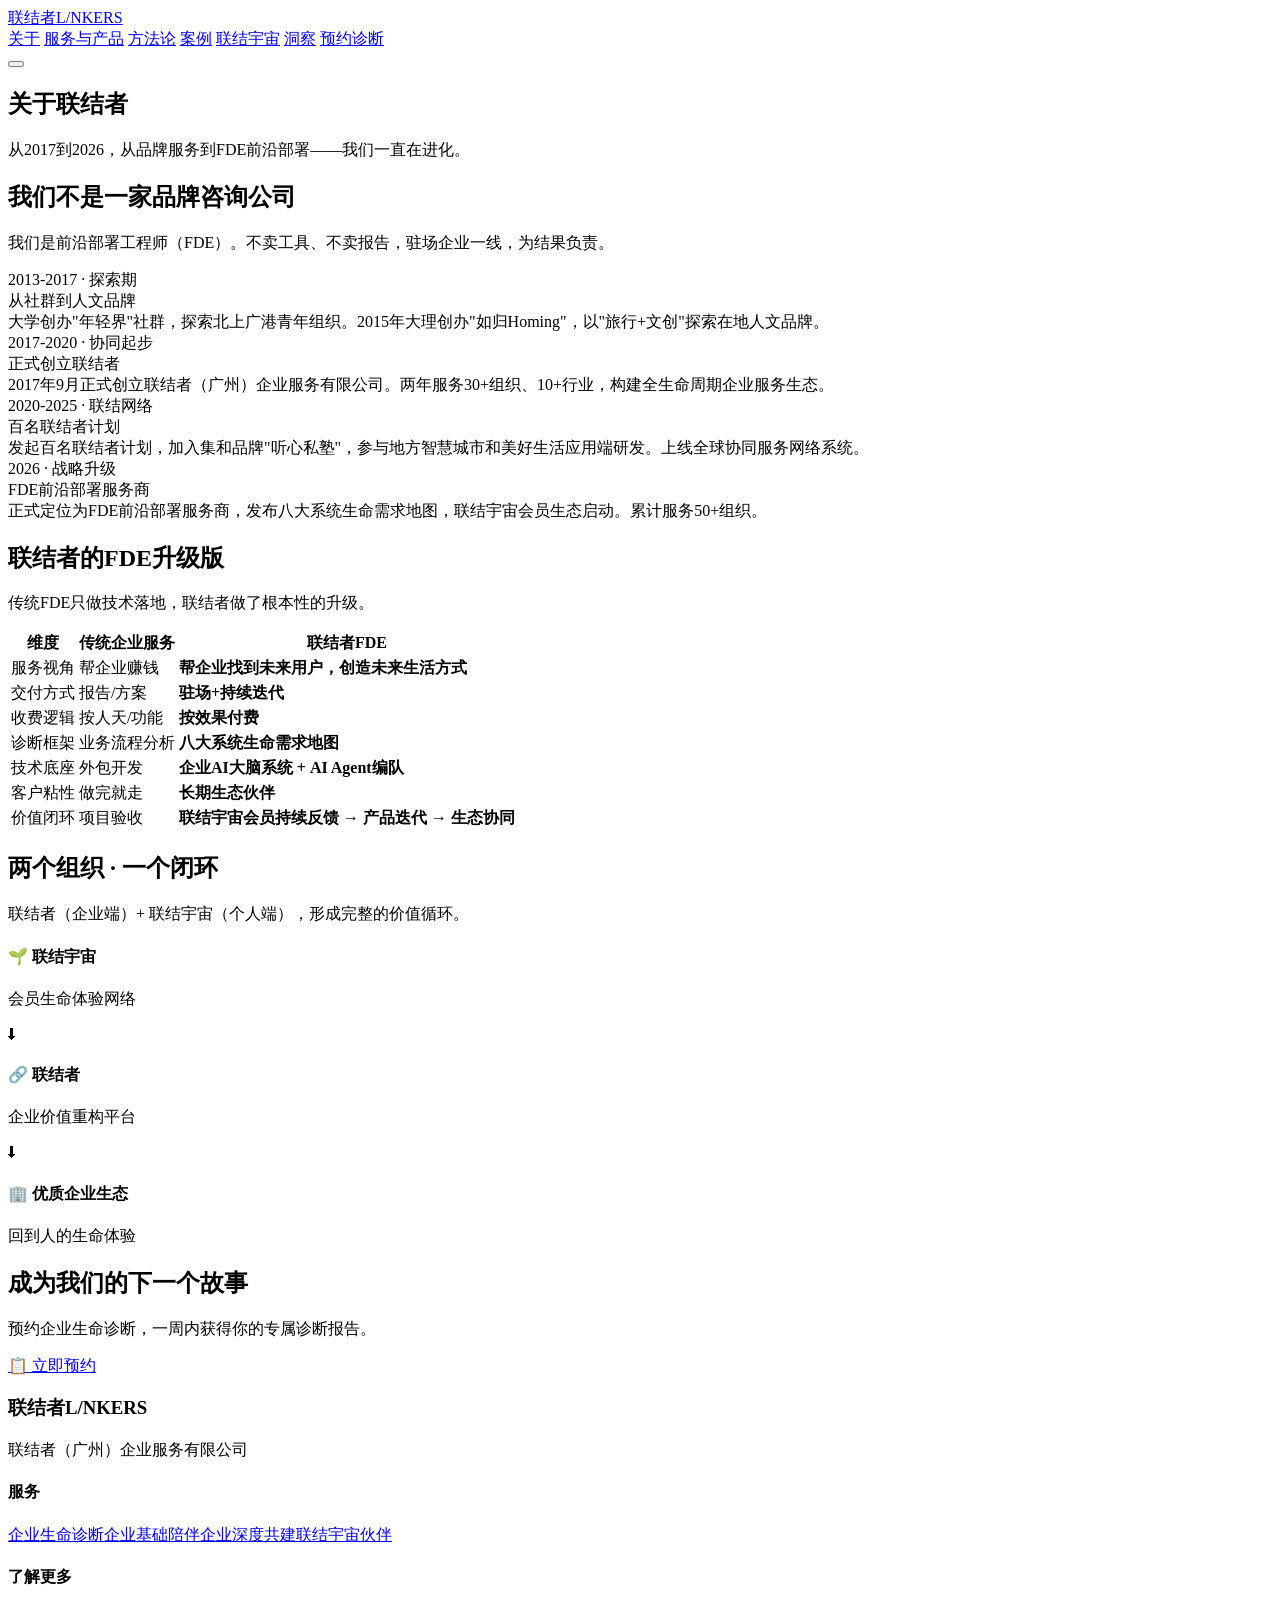
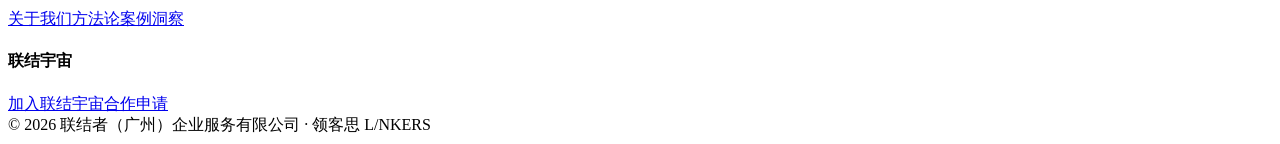
==== about.html @ bbc06381 "添加 about.html" ====
<!DOCTYPE html>
<html lang="zh-CN">
<head>
  <meta charset="UTF-8">
  <meta name="viewport" content="width=device-width, initial-scale=1.0">
  <meta name="description" content="关于联结者（领客思）— FDE前沿部署服务商，8年深耕，50+组织信赖。">
  <title>关于 · 联结者 L/NKERS</title>
  <link href="https://fonts.googleapis.com/css2?family=Inter:wght@400;500;600;700;800&display=swap" rel="stylesheet">
  <link rel="stylesheet" href="css/styles.css">
</head>
<body>
<nav class="nav">
  <div class="nav-inner">
    <a href="/" class="nav-logo">联结者<span>L/NKERS</span></a>
    <div class="nav-links" id="navLinks">
      <a href="about.html">关于</a>
      <a href="services.html">服务与产品</a>
      <a href="methodology.html">方法论</a>
      <a href="cases.html">案例</a>
      <a href="community.html">联结宇宙</a>
      <a href="insights.html">洞察</a>
      <a href="contact.html" class="nav-cta">预约诊断</a>
    </div>
    <button class="nav-toggle" id="navToggle" aria-label="菜单"><span></span><span></span><span></span></button>
  </div>
</nav>

<section class="page-header">
  <div class="container">
    <h1>关于联结者</h1>
    <p>从2017到2026，从品牌服务到FDE前沿部署——我们一直在进化。</p>
  </div>
</section>

<section class="section">
  <div class="container">
    <h2 class="section-title">我们不是一家品牌咨询公司</h2>
    <p class="section-sub">我们是前沿部署工程师（FDE）。不卖工具、不卖报告，驻场企业一线，为结果负责。</p>
    <div class="timeline">
      <div class="timeline-item">
        <div class="timeline-year">2013-2017 · 探索期</div>
        <div class="timeline-title">从社群到人文品牌</div>
        <div class="timeline-desc">大学创办"年轻界"社群，探索北上广港青年组织。2015年大理创办"如归Homing"，以"旅行+文创"探索在地人文品牌。</div>
      </div>
      <div class="timeline-item">
        <div class="timeline-year">2017-2020 · 协同起步</div>
        <div class="timeline-title">正式创立联结者</div>
        <div class="timeline-desc">2017年9月正式创立联结者（广州）企业服务有限公司。两年服务30+组织、10+行业，构建全生命周期企业服务生态。</div>
      </div>
      <div class="timeline-item">
        <div class="timeline-year">2020-2025 · 联结网络</div>
        <div class="timeline-title">百名联结者计划</div>
        <div class="timeline-desc">发起百名联结者计划，加入集和品牌"听心私塾"，参与地方智慧城市和美好生活应用端研发。上线全球协同服务网络系统。</div>
      </div>
      <div class="timeline-item">
        <div class="timeline-year">2026 · 战略升级</div>
        <div class="timeline-title">FDE前沿部署服务商</div>
        <div class="timeline-desc">正式定位为FDE前沿部署服务商，发布八大系统生命需求地图，联结宇宙会员生态启动。累计服务50+组织。</div>
      </div>
    </div>
  </div>
</section>

<section class="section section-alt">
  <div class="container">
    <h2 class="section-title">联结者的FDE升级版</h2>
    <p class="section-sub">传统FDE只做技术落地，联结者做了根本性的升级。</p>
    <div style="overflow-x:auto;">
      <table class="comparison">
        <tr><th>维度</th><th>传统企业服务</th><th style="color:var(--orange)">联结者FDE</th></tr>
        <tr><td>服务视角</td><td>帮企业赚钱</td><td><strong>帮企业找到未来用户，创造未来生活方式</strong></td></tr>
        <tr><td>交付方式</td><td>报告/方案</td><td><strong>驻场+持续迭代</strong></td></tr>
        <tr><td>收费逻辑</td><td>按人天/功能</td><td><strong>按效果付费</strong></td></tr>
        <tr><td>诊断框架</td><td>业务流程分析</td><td><strong>八大系统生命需求地图</strong></td></tr>
        <tr><td>技术底座</td><td>外包开发</td><td><strong>企业AI大脑系统 + AI Agent编队</strong></td></tr>
        <tr><td>客户粘性</td><td>做完就走</td><td><strong>长期生态伙伴</strong></td></tr>
        <tr><td>价值闭环</td><td>项目验收</td><td><strong>联结宇宙会员持续反馈 → 产品迭代 → 生态协同</strong></td></tr>
      </table>
    </div>
  </div>
</section>

<section class="section">
  <div class="container">
    <h2 class="section-title">两个组织 · 一个闭环</h2>
    <p class="section-sub">联结者（企业端）+ 联结宇宙（个人端），形成完整的价值循环。</p>
    <div class="eco-row">
      <div class="eco-box"><h4>🌱 联结宇宙</h4><p>会员生命体验网络</p></div>
      <div class="eco-arrow">⬇</div>
      <div class="eco-box primary"><h4>🔗 联结者</h4><p>企业价值重构平台</p></div>
      <div class="eco-arrow">⬇</div>
      <div class="eco-box"><h4>🏢 优质企业生态</h4><p>回到人的生命体验</p></div>
    </div>
  </div>
</section>

<section class="cta-banner">
  <h2>成为我们的下一个故事</h2>
  <p>预约企业生命诊断，一周内获得你的专属诊断报告。</p>
  <a href="contact.html" class="btn btn-primary">📋 立即预约</a>
</section>

<footer class="footer">
  <div class="footer-inner">
    <div class="footer-grid">
      <div class="footer-brand"><h3>联结者<span>L/NKERS</span></h3><p>联结者（广州）企业服务有限公司</p></div>
      <div class="footer-col"><h4>服务</h4><a href="services.html">企业生命诊断</a><a href="services.html">企业基础陪伴</a><a href="services.html">企业深度共建</a><a href="services.html">联结宇宙伙伴</a></div>
      <div class="footer-col"><h4>了解更多</h4><a href="about.html">关于我们</a><a href="methodology.html">方法论</a><a href="cases.html">案例</a><a href="insights.html">洞察</a></div>
      <div class="footer-col"><h4>联结宇宙</h4><a href="community.html">加入联结宇宙</a><a href="contact.html">合作申请</a></div>
    </div>
    <div class="footer-bottom">© 2026 联结者（广州）企业服务有限公司 · 领客思 L/NKERS</div>
  </div>
</footer>
<script>
document.getElementById('navToggle').addEventListener('click', function() {
  document.getElementById('navLinks').classList.toggle('open');
});
</script>
</body>
</html>
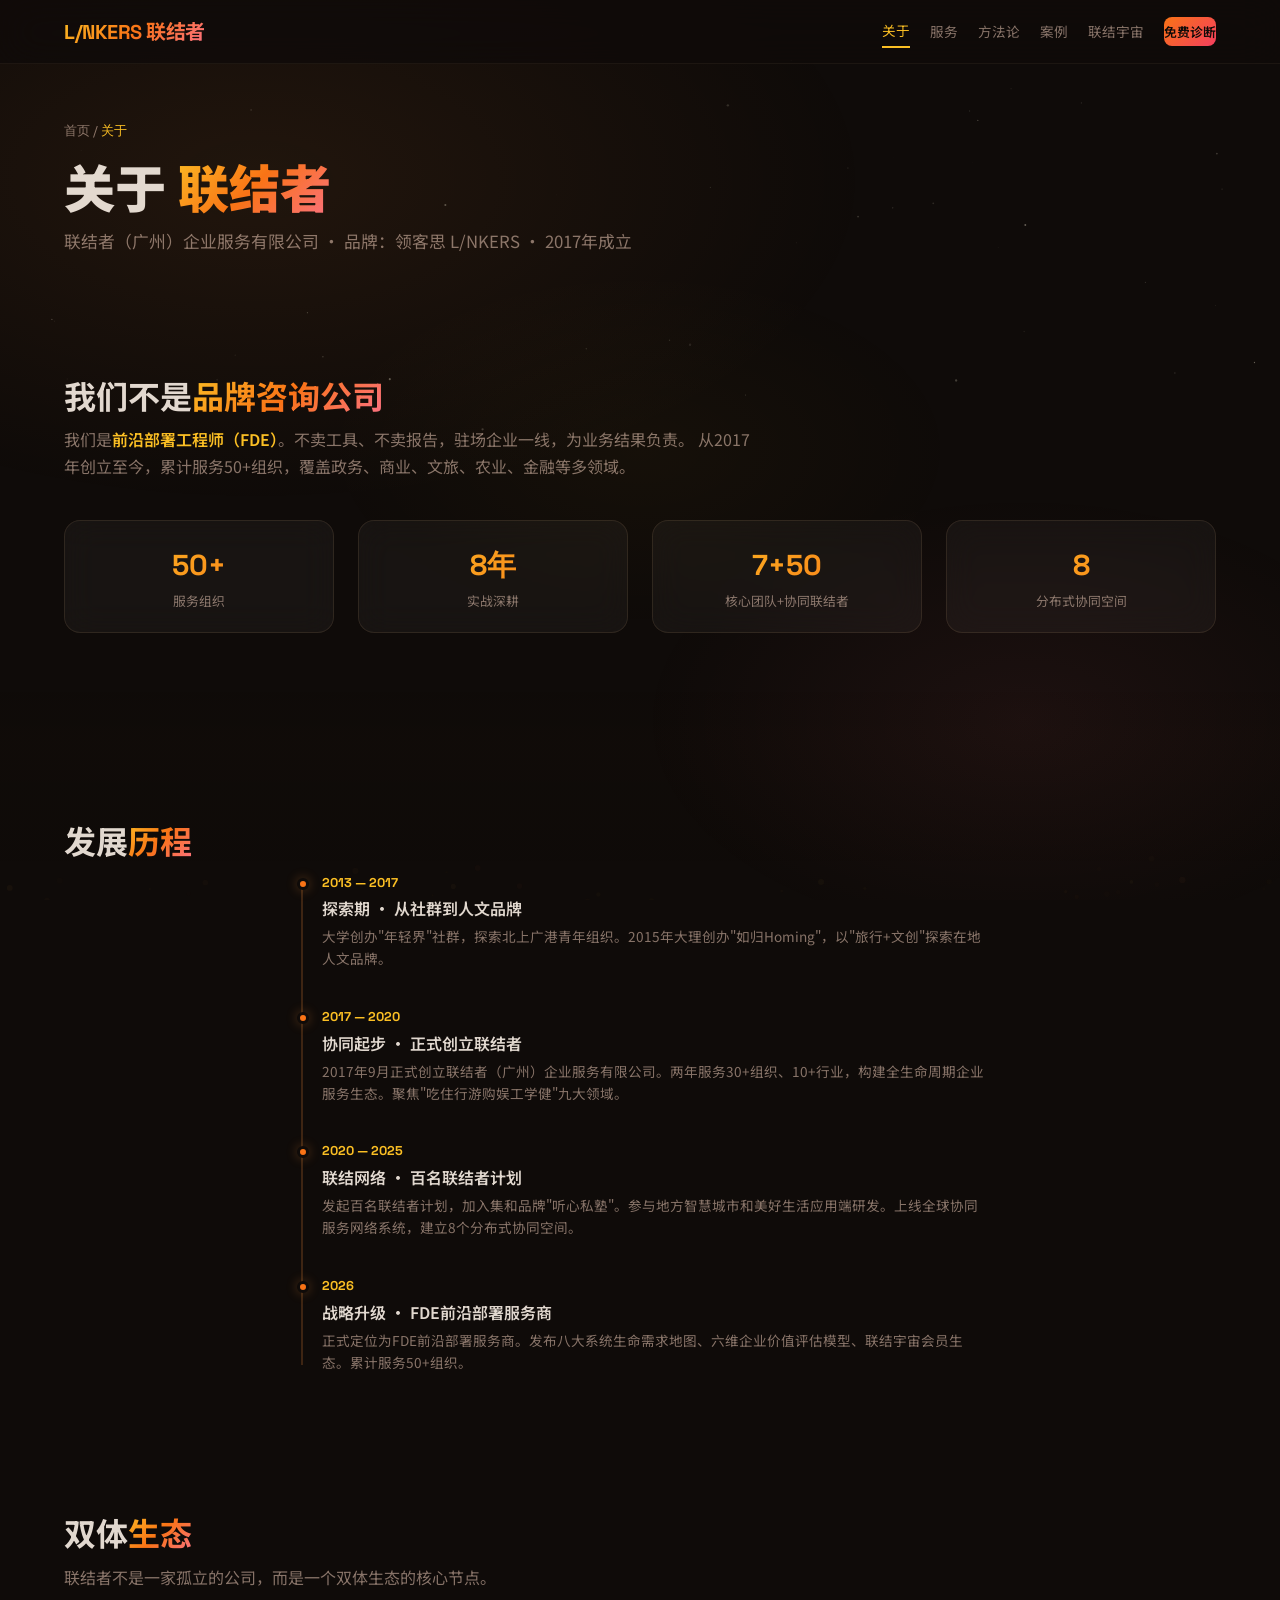
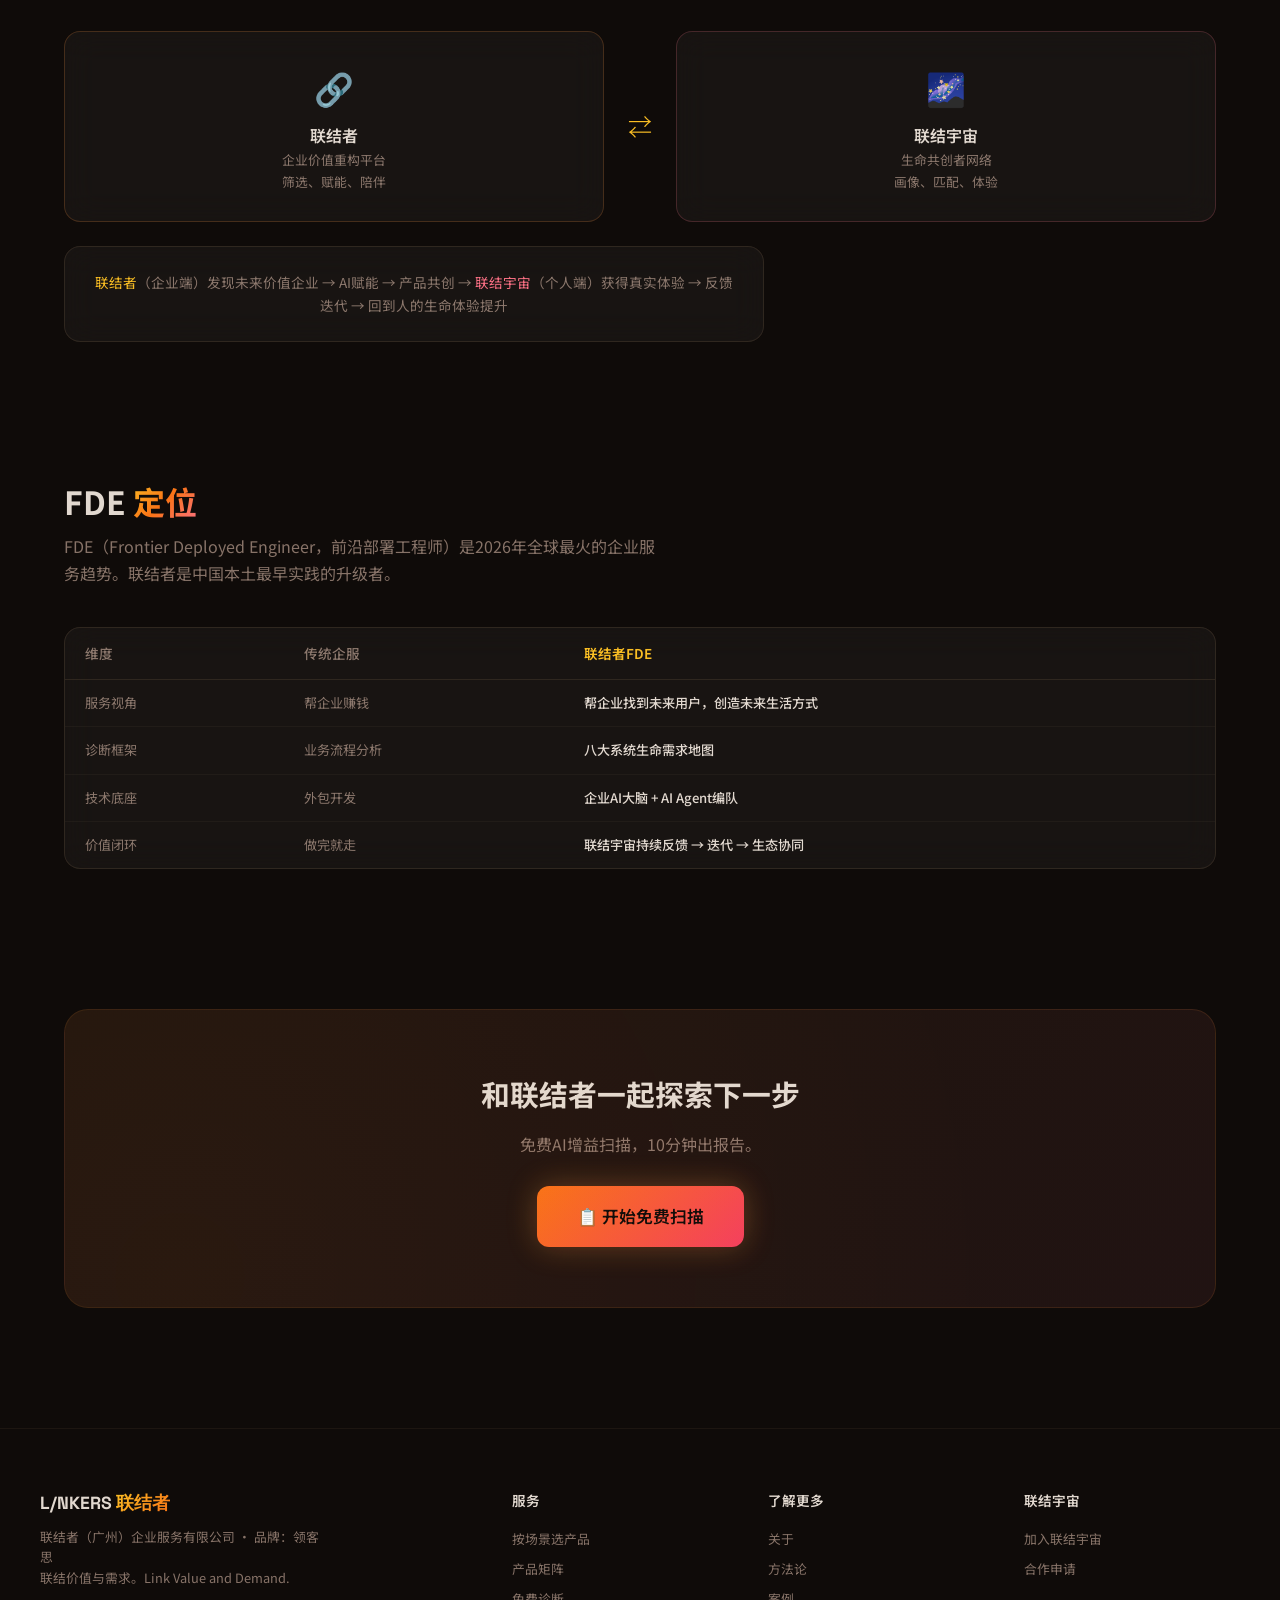
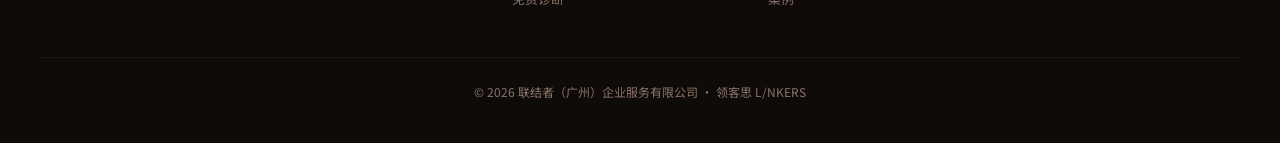
==== commit 7a850bca: "📄 新增 about.html — 联结者公司简介+双体生态" ====
--- a/about.html
+++ b/about.html
@@ -3,78 +3,123 @@
 <head>
   <meta charset="UTF-8">
   <meta name="viewport" content="width=device-width, initial-scale=1.0">
-  <meta name="description" content="关于联结者（领客思）— FDE前沿部署服务商，8年深耕，50+组织信赖。">
-  <title>关于 · 联结者 L/NKERS</title>
-  <link href="https://fonts.googleapis.com/css2?family=Inter:wght@400;500;600;700;800&display=swap" rel="stylesheet">
-  <link rel="stylesheet" href="css/styles.css">
+  <title>关于联结者 · L/NKERS</title>
+  <meta name="description" content="联结者（广州）企业服务有限公司—FDE前沿部署服务商，8年深耕，50+组织信赖。">
+  <link rel="preconnect" href="https://fonts.googleapis.com">
+  <link href="https://fonts.googleapis.com/css2?family=Space+Grotesk:wght@400;500;600;700&family=Noto+Sans+SC:wght@300;400;500;700;900&display=swap" rel="stylesheet">
+  <link rel="stylesheet" href="css/style.css">
+  <style>
+    .timeline{position:relative;padding-left:32px;max-width:700px;margin:0 auto;}
+    .timeline::before{content:'';position:absolute;left:11px;top:8px;bottom:8px;width:2px;background:rgba(251,146,60,0.2);}
+    .timeline-item{position:relative;padding-bottom:36px;}
+    .timeline-item:last-child{padding-bottom:0;}
+    .timeline-item::before{content:'';position:absolute;left:-25px;top:6px;width:12px;height:12px;border-radius:50%;background:var(--orange);border:3px solid var(--bg-deep);box-shadow:0 0 12px rgba(251,146,60,0.3);}
+    .tl-year{font-size:0.8rem;font-weight:700;color:var(--gold);margin-bottom:2px;font-family:var(--font-en);}
+    .tl-title{font-weight:600;margin-bottom:4px;}
+    .tl-desc{font-size:0.85rem;color:var(--text-dim);line-height:1.6;}
+  </style>
 </head>
 <body>
-<nav class="nav">
-  <div class="nav-inner">
-    <a href="/" class="nav-logo">联结者<span>L/NKERS</span></a>
-    <div class="nav-links" id="navLinks">
-      <a href="about.html">关于</a>
-      <a href="services.html">服务与产品</a>
-      <a href="methodology.html">方法论</a>
-      <a href="cases.html">案例</a>
-      <a href="community.html">联结宇宙</a>
-      <a href="insights.html">洞察</a>
-      <a href="contact.html" class="nav-cta">预约诊断</a>
-    </div>
-    <button class="nav-toggle" id="navToggle" aria-label="菜单"><span></span><span></span><span></span></button>
+<canvas id="bg-canvas"></canvas>
+
+<nav class="nav"><div class="nav-inner">
+  <a href="index.html" class="logo">L/NKERS <span>联结者</span></a>
+  <div class="nav-links" id="navLinks">
+    <a href="about.html">关于</a>
+    <a href="services.html">服务</a>
+    <a href="methodology.html">方法论</a>
+    <a href="cases.html">案例</a>
+    <a href="community.html">联结宇宙</a>
+    <a href="contact.html" class="nav-cta">免费诊断</a>
   </div>
-</nav>
+  <button class="hamburger" id="hamToggle" aria-label="菜单"><span></span><span></span><span></span></button>
+</div></nav>
 
 <section class="page-header">
   <div class="container">
-    <h1>关于联结者</h1>
-    <p>从2017到2026，从品牌服务到FDE前沿部署——我们一直在进化。</p>
+    <div class="breadcrumb"><a href="index.html">首页</a> / <span>关于</span></div>
+    <h1>关于 <span class="grad">联结者</span></h1>
+    <p>联结者（广州）企业服务有限公司 · 品牌：领客思 L/NKERS · 2017年成立</p>
   </div>
 </section>
 
 <section class="section">
   <div class="container">
-    <h2 class="section-title">我们不是一家品牌咨询公司</h2>
-    <p class="section-sub">我们是前沿部署工程师（FDE）。不卖工具、不卖报告，驻场企业一线，为结果负责。</p>
-    <div class="timeline">
-      <div class="timeline-item">
-        <div class="timeline-year">2013-2017 · 探索期</div>
-        <div class="timeline-title">从社群到人文品牌</div>
-        <div class="timeline-desc">大学创办"年轻界"社群，探索北上广港青年组织。2015年大理创办"如归Homing"，以"旅行+文创"探索在地人文品牌。</div>
+    <h2 class="section-title reveal">我们不是<span class="grad">品牌咨询公司</span></h2>
+    <p class="section-sub reveal" style="max-width:700px;">
+      我们是<span style="color:var(--gold);font-weight:600;">前沿部署工程师（FDE）</span>。不卖工具、不卖报告，驻场企业一线，为业务结果负责。
+      从2017年创立至今，累计服务50+组织，覆盖政务、商业、文旅、农业、金融等多领域。
+    </p>
+
+    <div class="reveal" style="display:flex;gap:24px;flex-wrap:wrap;margin-bottom:48px;">
+      <div class="glass" style="padding:20px;flex:1;min-width:160px;text-align:center;">
+        <div style="font-family:var(--font-en);font-size:1.8rem;font-weight:700;background:linear-gradient(135deg,var(--gold),var(--orange));-webkit-background-clip:text;-webkit-text-fill-color:transparent;">50+</div>
+        <div style="font-size:0.8rem;color:var(--text-dim);">服务组织</div>
       </div>
-      <div class="timeline-item">
-        <div class="timeline-year">2017-2020 · 协同起步</div>
-        <div class="timeline-title">正式创立联结者</div>
-        <div class="timeline-desc">2017年9月正式创立联结者（广州）企业服务有限公司。两年服务30+组织、10+行业，构建全生命周期企业服务生态。</div>
+      <div class="glass" style="padding:20px;flex:1;min-width:160px;text-align:center;">
+        <div style="font-family:var(--font-en);font-size:1.8rem;font-weight:700;background:linear-gradient(135deg,var(--gold),var(--orange));-webkit-background-clip:text;-webkit-text-fill-color:transparent;">8年</div>
+        <div style="font-size:0.8rem;color:var(--text-dim);">实战深耕</div>
       </div>
-      <div class="timeline-item">
-        <div class="timeline-year">2020-2025 · 联结网络</div>
-        <div class="timeline-title">百名联结者计划</div>
-        <div class="timeline-desc">发起百名联结者计划，加入集和品牌"听心私塾"，参与地方智慧城市和美好生活应用端研发。上线全球协同服务网络系统。</div>
+      <div class="glass" style="padding:20px;flex:1;min-width:160px;text-align:center;">
+        <div style="font-family:var(--font-en);font-size:1.8rem;font-weight:700;background:linear-gradient(135deg,var(--gold),var(--orange));-webkit-background-clip:text;-webkit-text-fill-color:transparent;">7+50</div>
+        <div style="font-size:0.8rem;color:var(--text-dim);">核心团队+协同联结者</div>
       </div>
-      <div class="timeline-item">
-        <div class="timeline-year">2026 · 战略升级</div>
-        <div class="timeline-title">FDE前沿部署服务商</div>
-        <div class="timeline-desc">正式定位为FDE前沿部署服务商，发布八大系统生命需求地图，联结宇宙会员生态启动。累计服务50+组织。</div>
+      <div class="glass" style="padding:20px;flex:1;min-width:160px;text-align:center;">
+        <div style="font-family:var(--font-en);font-size:1.8rem;font-weight:700;background:linear-gradient(135deg,var(--gold),var(--orange));-webkit-background-clip:text;-webkit-text-fill-color:transparent;">8</div>
+        <div style="font-size:0.8rem;color:var(--text-dim);">分布式协同空间</div>
       </div>
     </div>
   </div>
 </section>
 
-<section class="section section-alt">
+<section class="section">
   <div class="container">
-    <h2 class="section-title">联结者的FDE升级版</h2>
-    <p class="section-sub">传统FDE只做技术落地，联结者做了根本性的升级。</p>
-    <div style="overflow-x:auto;">
-      <table class="comparison">
-        <tr><th>维度</th><th>传统企业服务</th><th style="color:var(--orange)">联结者FDE</th></tr>
-        <tr><td>服务视角</td><td>帮企业赚钱</td><td><strong>帮企业找到未来用户，创造未来生活方式</strong></td></tr>
-        <tr><td>交付方式</td><td>报告/方案</td><td><strong>驻场+持续迭代</strong></td></tr>
-        <tr><td>收费逻辑</td><td>按人天/功能</td><td><strong>按效果付费</strong></td></tr>
-        <tr><td>诊断框架</td><td>业务流程分析</td><td><strong>八大系统生命需求地图</strong></td></tr>
-        <tr><td>技术底座</td><td>外包开发</td><td><strong>企业AI大脑系统 + AI Agent编队</strong></td></tr>
-        <tr><td>客户粘性</td><td>做完就走</td><td><strong>长期生态伙伴</strong></td></tr>
-        <tr><td>价值闭环</td><td>项目验收</td><td><strong>联结宇宙会员持续反馈 → 产品迭代 → 生态协同</strong></td></tr>
+    <h2 class="section-title reveal">发展<span class="grad">历程</span></h2>
+    <div class="timeline">
+      <div class="timeline-item reveal"><div class="tl-year">2013 — 2017</div><div class="tl-title">探索期 · 从社群到人文品牌</div><div class="tl-desc">大学创办"年轻界"社群，探索北上广港青年组织。2015年大理创办"如归Homing"，以"旅行+文创"探索在地人文品牌。</div></div>
+      <div class="timeline-item reveal"><div class="tl-year">2017 — 2020</div><div class="tl-title">协同起步 · 正式创立联结者</div><div class="tl-desc">2017年9月正式创立联结者（广州）企业服务有限公司。两年服务30+组织、10+行业，构建全生命周期企业服务生态。聚焦"吃住行游购娱工学健"九大领域。</div></div>
+      <div class="timeline-item reveal"><div class="tl-year">2020 — 2025</div><div class="tl-title">联结网络 · 百名联结者计划</div><div class="tl-desc">发起百名联结者计划，加入集和品牌"听心私塾"。参与地方智慧城市和美好生活应用端研发。上线全球协同服务网络系统，建立8个分布式协同空间。</div></div>
+      <div class="timeline-item reveal"><div class="tl-year">2026</div><div class="tl-title">战略升级 · FDE前沿部署服务商</div><div class="tl-desc">正式定位为FDE前沿部署服务商。发布八大系统生命需求地图、六维企业价值评估模型、联结宇宙会员生态。累计服务50+组织。</div></div>
+    </div>
+  </div>
+</section>
+
+<section class="section">
+  <div class="container">
+    <h2 class="section-title reveal">双体<span class="grad">生态</span></h2>
+    <p class="section-sub reveal">联结者不是一家孤立的公司，而是一个双体生态的核心节点。</p>
+    <div class="reveal" style="display:flex;align-items:center;justify-content:center;gap:24px;flex-wrap:wrap;">
+      <div class="glass" style="padding:28px 36px;text-align:center;border-color:rgba(251,146,60,0.2);flex:1;min-width:200px;">
+        <div style="font-size:2rem;margin-bottom:8px;">🔗</div>
+        <h4 style="font-weight:600;">联结者</h4>
+        <p style="font-size:0.8rem;color:var(--text-dim);">企业价值重构平台<br>筛选、赋能、陪伴</p>
+      </div>
+      <div style="font-size:1.5rem;color:var(--gold);font-weight:300;">⇄</div>
+      <div class="glass" style="padding:28px 36px;text-align:center;border-color:rgba(251,114,133,0.2);flex:1;min-width:200px;">
+        <div style="font-size:2rem;margin-bottom:8px;">🌌</div>
+        <h4 style="font-weight:600;">联结宇宙</h4>
+        <p style="font-size:0.8rem;color:var(--text-dim);">生命共创者网络<br>画像、匹配、体验</p>
+      </div>
+    </div>
+    <div class="glass reveal" style="padding:24px;margin-top:24px;max-width:700px;">
+      <p style="font-size:0.85rem;color:var(--text-dim);margin:0;text-align:center;">
+        <span style="color:var(--gold);">联结者</span>（企业端）发现未来价值企业 → AI赋能 → 产品共创 → <span style="color:var(--coral);">联结宇宙</span>（个人端）获得真实体验 → 反馈迭代 → 回到人的生命体验提升
+      </p>
+    </div>
+  </div>
+</section>
+
+<section class="section">
+  <div class="container">
+    <h2 class="section-title reveal">FDE <span class="grad">定位</span></h2>
+    <p class="section-sub reveal">FDE（Frontier Deployed Engineer，前沿部署工程师）是2026年全球最火的企业服务趋势。联结者是中国本土最早实践的升级者。</p>
+    <div class="glass reveal" style="overflow-x:auto;padding:0;">
+      <table style="width:100%;border-collapse:collapse;">
+        <tr><th style="padding:14px 20px;text-align:left;font-size:0.85rem;color:var(--text-dim);font-weight:500;border-bottom:1px solid var(--glass-edge);">维度</th><th style="padding:14px 20px;text-align:left;font-size:0.85rem;color:var(--text-dim);font-weight:500;border-bottom:1px solid var(--glass-edge);">传统企服</th><th style="padding:14px 20px;text-align:left;font-size:0.85rem;color:var(--gold);font-weight:600;border-bottom:1px solid var(--glass-edge);">联结者FDE</th></tr>
+        <tr><td style="padding:12px 20px;font-size:0.82rem;color:var(--text-dim);border-bottom:1px solid rgba(255,200,150,0.04);">服务视角</td><td style="padding:12px 20px;font-size:0.82rem;color:var(--text-dim);border-bottom:1px solid rgba(255,200,150,0.04);">帮企业赚钱</td><td style="padding:12px 20px;font-size:0.82rem;color:var(--text);border-bottom:1px solid rgba(255,200,150,0.04);font-weight:500;">帮企业找到未来用户，创造未来生活方式</td></tr>
+        <tr><td style="padding:12px 20px;font-size:0.82rem;color:var(--text-dim);border-bottom:1px solid rgba(255,200,150,0.04);">诊断框架</td><td style="padding:12px 20px;font-size:0.82rem;color:var(--text-dim);border-bottom:1px solid rgba(255,200,150,0.04);">业务流程分析</td><td style="padding:12px 20px;font-size:0.82rem;color:var(--text);border-bottom:1px solid rgba(255,200,150,0.04);font-weight:500;">八大系统生命需求地图</td></tr>
+        <tr><td style="padding:12px 20px;font-size:0.82rem;color:var(--text-dim);border-bottom:1px solid rgba(255,200,150,0.04);">技术底座</td><td style="padding:12px 20px;font-size:0.82rem;color:var(--text-dim);border-bottom:1px solid rgba(255,200,150,0.04);">外包开发</td><td style="padding:12px 20px;font-size:0.82rem;color:var(--text);border-bottom:1px solid rgba(255,200,150,0.04);font-weight:500;">企业AI大脑 + AI Agent编队</td></tr>
+        <tr><td style="padding:12px 20px;font-size:0.82rem;color:var(--text-dim);">价值闭环</td><td style="padding:12px 20px;font-size:0.82rem;color:var(--text-dim);">做完就走</td><td style="padding:12px 20px;font-size:0.82rem;color:var(--text);font-weight:500;">联结宇宙持续反馈 → 迭代 → 生态协同</td></tr>
       </table>
     </div>
   </div>
@@ -82,39 +127,23 @@
 
 <section class="section">
   <div class="container">
-    <h2 class="section-title">两个组织 · 一个闭环</h2>
-    <p class="section-sub">联结者（企业端）+ 联结宇宙（个人端），形成完整的价值循环。</p>
-    <div class="eco-row">
-      <div class="eco-box"><h4>🌱 联结宇宙</h4><p>会员生命体验网络</p></div>
-      <div class="eco-arrow">⬇</div>
-      <div class="eco-box primary"><h4>🔗 联结者</h4><p>企业价值重构平台</p></div>
-      <div class="eco-arrow">⬇</div>
-      <div class="eco-box"><h4>🏢 优质企业生态</h4><p>回到人的生命体验</p></div>
+    <div class="cta-banner reveal">
+      <h2>和联结者一起<span class="grad">探索下一步</span></h2>
+      <p>免费AI增益扫描，10分钟出报告。</p>
+      <a href="contact.html" class="btn btn-primary" style="font-size:1.05rem;padding:16px 40px;">📋 开始免费扫描</a>
     </div>
   </div>
 </section>
 
-<section class="cta-banner">
-  <h2>成为我们的下一个故事</h2>
-  <p>预约企业生命诊断，一周内获得你的专属诊断报告。</p>
-  <a href="contact.html" class="btn btn-primary">📋 立即预约</a>
-</section>
-
-<footer class="footer">
-  <div class="footer-inner">
-    <div class="footer-grid">
-      <div class="footer-brand"><h3>联结者<span>L/NKERS</span></h3><p>联结者（广州）企业服务有限公司</p></div>
-      <div class="footer-col"><h4>服务</h4><a href="services.html">企业生命诊断</a><a href="services.html">企业基础陪伴</a><a href="services.html">企业深度共建</a><a href="services.html">联结宇宙伙伴</a></div>
-      <div class="footer-col"><h4>了解更多</h4><a href="about.html">关于我们</a><a href="methodology.html">方法论</a><a href="cases.html">案例</a><a href="insights.html">洞察</a></div>
-      <div class="footer-col"><h4>联结宇宙</h4><a href="community.html">加入联结宇宙</a><a href="contact.html">合作申请</a></div>
-    </div>
-    <div class="footer-bottom">© 2026 联结者（广州）企业服务有限公司 · 领客思 L/NKERS</div>
+<footer class="footer"><div class="footer-inner">
+  <div class="footer-grid">
+    <div class="footer-brand"><h3>L/NKERS <span>联结者</span></h3><p>联结者（广州）企业服务有限公司 · 品牌：领客思<br>联结价值与需求。Link Value and Demand.</p></div>
+    <div class="footer-col"><h4>服务</h4><a href="services.html">按场景选产品</a><a href="services.html#matrix">产品矩阵</a><a href="contact.html">免费诊断</a></div>
+    <div class="footer-col"><h4>了解更多</h4><a href="about.html">关于</a><a href="methodology.html">方法论</a><a href="cases.html">案例</a></div>
+    <div class="footer-col"><h4>联结宇宙</h4><a href="community.html">加入联结宇宙</a><a href="contact.html">合作申请</a></div>
   </div>
-</footer>
-<script>
-document.getElementById('navToggle').addEventListener('click', function() {
-  document.getElementById('navLinks').classList.toggle('open');
-});
-</script>
+  <div class="footer-bottom">© 2026 联结者（广州）企业服务有限公司 · 领客思 L/NKERS</div>
+</div></footer>
+<script src="js/main.js"></script>
 </body>
 </html>
--- a/css/style.css
+++ b/css/style.css
@@ -0,0 +1,285 @@
+:root {
+  --bg-deep: #0f0b09;
+  --bg-card: rgba(255,245,235,0.04);
+  --glass-edge: rgba(255,200,150,0.1);
+  --glass-glow: rgba(251,146,60,0.2);
+  --amber: #F59E0B;
+  --coral: #FB7185;
+  --orange: #F97316;
+  --gold: #FBBF24;
+  --warm-teal: #2DD4BF;
+  --rose: #F43F5E;
+  --sun: #FCD34D;
+  --text: rgba(255,245,235,0.88);
+  --text-dim: rgba(255,220,200,0.5);
+  --font-en: 'Space Grotesk', sans-serif;
+  --font-zh: 'Noto Sans SC', sans-serif;
+  --max-w: 1200px;
+  --radius: 16px;
+}
+*,*::before,*::after{margin:0;padding:0;box-sizing:border-box;}
+html{scroll-behavior:smooth;}
+body{
+  font-family:var(--font-zh);background:var(--bg-deep);color:var(--text);
+  line-height:1.7;overflow-x:hidden;min-height:100vh;
+}
+body::before{
+  content:'';position:fixed;top:0;left:0;width:100%;height:100%;
+  background:
+    radial-gradient(ellipse 80% 60% at 20% 20%, rgba(251,146,60,0.08) 0%, transparent 60%),
+    radial-gradient(ellipse 60% 50% at 80% 80%, rgba(251,114,133,0.06) 0%, transparent 50%),
+    radial-gradient(ellipse 50% 40% at 50% 50%, rgba(251,191,36,0.03) 0%, transparent 50%);
+  pointer-events:none;z-index:0;
+}
+::-webkit-scrollbar{width:6px;}
+::-webkit-scrollbar-track{background:var(--bg-deep);}
+::-webkit-scrollbar-thumb{background:var(--amber);border-radius:3px;}
+#bg-canvas{position:fixed;top:0;left:0;width:100%;height:100%;z-index:0;pointer-events:none;}
+
+/* Nav */
+.nav{
+  position:fixed;top:0;left:0;right:0;z-index:100;
+  background:rgba(15,11,9,0.8);backdrop-filter:blur(20px);
+  border-bottom:1px solid rgba(255,200,150,0.06);height:64px;
+}
+.nav-inner{max-width:var(--max-w);margin:0 auto;padding:0 24px;height:100%;display:flex;align-items:center;justify-content:space-between;}
+.logo{
+  font-family:var(--font-en);font-weight:700;font-size:1.25rem;
+  background:linear-gradient(135deg,var(--gold),var(--orange),var(--coral));
+  -webkit-background-clip:text;-webkit-text-fill-color:transparent;letter-spacing:-0.5px;text-decoration:none;
+}
+.logo span{font-family:var(--font-zh);}
+.nav-links{display:flex;align-items:center;gap:20px;}
+.nav-links a{font-size:0.85rem;color:var(--text-dim);text-decoration:none;transition:color 0.3s;font-weight:400;padding:4px 0;}
+.nav-links a:hover,.nav-links a.active{color:var(--gold);}
+.nav-links a.active{border-bottom:2px solid var(--gold);}
+.nav-cta{
+  background:linear-gradient(135deg,var(--orange),var(--rose));
+  color:#0f0b09 !important;padding:8px 20px;border-radius:8px;
+  font-weight:600 !important;font-size:0.8rem !important;
+  transition:transform 0.3s,box-shadow 0.3s !important;
+}
+.nav-cta:hover{transform:translateY(-1px);box-shadow:0 0 30px rgba(251,146,60,0.4);}
+.nav-cta.active{border-bottom:none !important;}
+.hamburger{display:none;flex-direction:column;gap:4px;cursor:pointer;background:none;border:none;padding:4px;}
+.hamburger span{width:22px;height:2px;background:var(--text);border-radius:2px;transition:0.3s;}
+@media(max-width:860px){
+  .nav-links{
+    display:none;position:absolute;top:64px;left:0;right:0;
+    flex-direction:column;background:rgba(15,11,9,0.95);backdrop-filter:blur(20px);
+    padding:16px 24px;gap:12px;border-bottom:1px solid rgba(255,200,150,0.06);
+  }
+  .nav-links.open{display:flex;}
+  .hamburger{display:flex;}
+}
+
+/* Container */
+.container{max-width:var(--max-w);margin:0 auto;padding:0 24px;position:relative;z-index:1;}
+
+/* Page header */
+.page-header{
+  padding:120px 0 60px;position:relative;z-index:1;
+}
+.page-header h1{
+  font-family:var(--font-zh);font-weight:900;font-size:clamp(2rem,5vw,3.2rem);line-height:1.12;margin-bottom:12px;
+}
+.page-header h1 .grad{
+  background:linear-gradient(135deg,var(--gold),var(--orange),var(--coral));
+  -webkit-background-clip:text;-webkit-text-fill-color:transparent;
+}
+.page-header p{color:var(--text-dim);font-size:1.05rem;max-width:600px;line-height:1.7;}
+.page-header .breadcrumb{font-size:0.8rem;color:var(--text-dim);margin-bottom:16px;font-family:var(--font-en);}
+.page-header .breadcrumb a{color:var(--text-dim);text-decoration:none;}
+.page-header .breadcrumb a:hover{color:var(--gold);}
+.page-header .breadcrumb span{color:var(--gold);}
+
+/* Section */
+.section{padding:60px 0 80px;position:relative;z-index:1;}
+.section-title{font-weight:700;font-size:2rem;margin-bottom:12px;line-height:1.2;}
+.section-title .grad{
+  background:linear-gradient(135deg,var(--gold),var(--orange),var(--coral));
+  -webkit-background-clip:text;-webkit-text-fill-color:transparent;
+}
+.section-sub{color:var(--text-dim);font-size:1rem;max-width:600px;margin-bottom:40px;line-height:1.7;}
+
+/* Glass card base */
+.glass{
+  background:var(--bg-card);backdrop-filter:blur(16px);
+  border:1px solid var(--glass-edge);border-radius:var(--radius);transition:all 0.4s;
+}
+.glass:hover{border-color:var(--glass-glow);box-shadow:0 0 30px rgba(251,146,60,0.08);transform:translateY(-3px);}
+
+/* Buttons */
+.btn{
+  display:inline-flex;align-items:center;gap:10px;
+  padding:14px 32px;border-radius:12px;font-weight:600;
+  font-size:0.95rem;text-decoration:none;cursor:pointer;
+  transition:all 0.3s;border:none;font-family:var(--font-zh);
+}
+.btn-primary{
+  background:linear-gradient(135deg,var(--orange),var(--rose));
+  color:#0f0b09;box-shadow:0 0 30px rgba(251,146,60,0.3);
+}
+.btn-primary:hover{transform:translateY(-2px);box-shadow:0 0 50px rgba(251,146,60,0.5);}
+.btn-glass{
+  background:rgba(255,245,235,0.06);backdrop-filter:blur(10px);
+  color:var(--text);border:1px solid rgba(255,200,150,0.12);
+}
+.btn-glass:hover{background:rgba(255,245,235,0.1);border-color:var(--gold);transform:translateY(-2px);}
+
+/* Grid helpers */
+.grid-2{display:grid;grid-template-columns:1fr 1fr;gap:24px;}
+.grid-3{display:grid;grid-template-columns:repeat(3,1fr);gap:20px;}
+.grid-4{display:grid;grid-template-columns:repeat(4,1fr);gap:20px;}
+.grid-5{display:grid;grid-template-columns:repeat(5,1fr);gap:16px;}
+@media(max-width:860px){.grid-2,.grid-5,.grid-4{grid-template-columns:repeat(2,1fr);}.grid-3{grid-template-columns:1fr;}}
+@media(max-width:480px){.grid-2,.grid-5,.grid-4,.grid-3{grid-template-columns:1fr;}}
+
+/* Scenario card */
+.scenario-card{
+  background:var(--bg-card);backdrop-filter:blur(16px);
+  border:1px solid var(--glass-edge);border-radius:var(--radius);
+  padding:28px;transition:all 0.4s;cursor:default;position:relative;overflow:hidden;
+}
+.scenario-card::before{
+  content:'';position:absolute;top:0;left:0;right:0;height:3px;
+  background:linear-gradient(90deg,var(--gold),var(--orange),var(--coral));
+  opacity:0;transition:opacity 0.4s;
+}
+.scenario-card:hover::before{opacity:1;}
+.scenario-card:hover{border-color:rgba(251,146,60,0.25);transform:translateY(-4px);box-shadow:0 8px 40px rgba(251,146,60,0.08);}
+.scenario-icon{font-size:2rem;margin-bottom:12px;}
+.scenario-card h3{font-size:1rem;font-weight:600;margin-bottom:6px;}
+.scenario-card p{font-size:0.85rem;color:var(--text-dim);line-height:1.6;}
+.scenario-price{display:inline-block;margin-top:12px;font-family:var(--font-en);font-weight:600;font-size:1.1rem;
+  background:linear-gradient(135deg,var(--gold),var(--orange));-webkit-background-clip:text;-webkit-text-fill-color:transparent;}
+
+/* Product tier chain */
+.tier-chain{display:flex;flex-direction:column;gap:12px;max-width:700px;margin:0 auto;}
+.tier-item{
+  display:flex;align-items:center;gap:20px;
+  background:var(--bg-card);backdrop-filter:blur(12px);
+  border:1px solid var(--glass-edge);border-radius:12px;
+  padding:20px 24px;transition:all 0.3s;
+}
+.tier-item:hover{border-color:var(--glass-glow);transform:translateX(6px);}
+.tier-badge{font-family:var(--font-en);font-weight:700;font-size:0.75rem;padding:4px 12px;border-radius:6px;white-space:nowrap;min-width:60px;text-align:center;border:1px solid;}
+.badge-free{background:rgba(45,212,191,0.15);color:var(--warm-teal);border-color:rgba(45,212,191,0.25);}
+.badge-training{background:rgba(251,191,36,0.15);color:var(--gold);border-color:rgba(251,191,36,0.25);}
+.badge-tool{background:rgba(251,114,133,0.15);color:var(--coral);border-color:rgba(251,114,133,0.25);}
+.badge-l0{background:rgba(251,146,60,0.15);color:var(--orange);border-color:rgba(251,146,60,0.25);}
+.badge-l1{background:rgba(251,191,36,0.15);color:var(--gold);border-color:rgba(251,191,36,0.25);}
+.badge-l2{background:rgba(251,114,133,0.15);color:var(--coral);border-color:rgba(251,114,133,0.25);}
+.badge-l3{background:rgba(45,212,191,0.15);color:var(--warm-teal);border-color:rgba(45,212,191,0.25);}
+.tier-info{flex:1;}
+.tier-info .name{font-weight:600;font-size:0.95rem;}
+.tier-info .desc{font-size:0.8rem;color:var(--text-dim);margin-top:2px;}
+.tier-price{font-family:var(--font-en);font-weight:600;font-size:1rem;color:var(--gold);white-space:nowrap;}
+
+/* System card */
+.sys-card{
+  background:var(--bg-card);backdrop-filter:blur(12px);
+  border:1px solid var(--glass-edge);border-radius:var(--radius);
+  padding:24px;text-align:center;transition:all 0.4s;cursor:default;position:relative;overflow:hidden;
+}
+.sys-card::after{content:'';position:absolute;bottom:0;left:25%;right:25%;height:2px;background:linear-gradient(90deg,transparent,var(--orange),transparent);opacity:0;transition:opacity 0.4s;}
+.sys-card:hover::after{opacity:1;}
+.sys-card:hover{border-color:rgba(251,146,60,0.2);transform:translateY(-4px);box-shadow:0 8px 32px rgba(251,146,60,0.05);}
+.sys-num{font-family:var(--font-en);font-size:0.75rem;font-weight:700;color:var(--gold);letter-spacing:2px;margin-bottom:8px;}
+.sys-card h4{font-size:0.95rem;font-weight:600;margin-bottom:4px;}
+.sys-card p{font-size:0.8rem;color:var(--text-dim);}
+
+/* Case card */
+.case-card{
+  display:flex;gap:24px;
+  background:var(--bg-card);backdrop-filter:blur(16px);
+  border:1px solid var(--glass-edge);border-radius:var(--radius);
+  padding:28px;transition:all 0.4s;
+}
+.case-card:hover{border-color:rgba(251,146,60,0.15);transform:translateY(-2px);box-shadow:0 8px 32px rgba(251,146,60,0.05);}
+.case-info{flex:1;}
+.case-info h3{font-size:1.1rem;font-weight:600;margin-bottom:4px;}
+.case-desc{font-size:0.85rem;color:var(--text-dim);margin-bottom:12px;}
+.case-tags{display:flex;gap:8px;flex-wrap:wrap;margin-bottom:12px;}
+.case-tags span{background:rgba(255,245,235,0.05);padding:4px 12px;border-radius:6px;font-size:0.7rem;color:var(--text-dim);border:1px solid rgba(255,200,150,0.06);}
+.case-stats{display:flex;gap:28px;}
+.case-stat{text-align:center;}
+.case-stat .num{font-family:var(--font-en);font-size:1.2rem;font-weight:700;
+  background:linear-gradient(135deg,var(--gold),var(--orange));-webkit-background-clip:text;-webkit-text-fill-color:transparent;}
+.case-stat .lbl{font-size:0.7rem;color:var(--text-dim);}
+@media(max-width:640px){.case-card{flex-direction:column;}.case-stats{flex-wrap:wrap;gap:16px;}}
+
+/* FDE stat card */
+.fde-grid{display:grid;grid-template-columns:repeat(4,1fr);gap:20px;}
+.fde-card{
+  background:var(--bg-card);backdrop-filter:blur(12px);
+  border:1px solid var(--glass-edge);border-radius:var(--radius);
+  padding:28px;text-align:center;transition:all 0.4s;
+}
+.fde-card:hover{border-color:rgba(251,146,60,0.2);transform:translateY(-4px);box-shadow:0 8px 40px rgba(251,146,60,0.06);}
+.fde-card .big{font-family:var(--font-en);font-size:2.2rem;font-weight:700;
+  background:linear-gradient(135deg,var(--gold),var(--orange),var(--coral));-webkit-background-clip:text;-webkit-text-fill-color:transparent;margin-bottom:4px;}
+.fde-card .desc{font-size:0.8rem;color:var(--text-dim);}
+@media(max-width:860px){.fde-grid{grid-template-columns:repeat(2,1fr);}}
+@media(max-width:480px){.fde-grid{grid-template-columns:1fr;}}
+
+/* Member card */
+.member-grid{display:grid;grid-template-columns:repeat(4,1fr);gap:16px;}
+.member-card{
+  background:var(--bg-card);backdrop-filter:blur(12px);
+  border:1px solid var(--glass-edge);border-radius:var(--radius);
+  padding:24px;text-align:center;transition:all 0.4s;
+}
+.member-card:hover{border-color:rgba(251,114,133,0.25);transform:translateY(-3px);box-shadow:0 8px 24px rgba(251,114,133,0.05);}
+.member-icon{font-size:2rem;margin-bottom:8px;}
+.member-card h4{font-size:0.9rem;font-weight:600;}
+.member-card p{font-size:0.75rem;color:var(--text-dim);margin-top:4px;}
+.member-count{font-family:var(--font-en);font-size:0.75rem;font-weight:600;color:var(--coral);margin-top:8px;}
+@media(max-width:640px){.member-grid{grid-template-columns:repeat(2,1fr);}}
+
+/* CTA banner */
+.cta-banner{
+  background:linear-gradient(135deg,rgba(251,146,60,0.08),rgba(251,114,133,0.08));
+  border:1px solid rgba(251,146,60,0.12);border-radius:24px;padding:60px;
+  text-align:center;position:relative;overflow:hidden;
+}
+.cta-banner::before{content:'';position:absolute;top:-50%;left:-50%;width:200%;height:200%;background:radial-gradient(circle at 30% 70%,rgba(251,146,60,0.04) 0%,transparent 50%);pointer-events:none;}
+.cta-banner h2{font-size:1.8rem;font-weight:700;margin-bottom:12px;}
+.cta-banner p{color:var(--text-dim);margin-bottom:28px;}
+
+/* Feature list */
+.feature-list{list-style:none;display:flex;flex-direction:column;gap:16px;}
+.feature-list li{
+  display:flex;gap:14px;align-items:flex-start;
+  background:var(--bg-card);border:1px solid var(--glass-edge);
+  border-radius:12px;padding:18px 20px;transition:all 0.3s;
+}
+.feature-list li:hover{border-color:rgba(251,146,60,0.2);transform:translateX(4px);}
+.feature-list .icon{font-size:1.2rem;margin-top:2px;}
+.feature-list .content h4{font-size:0.95rem;font-weight:600;margin-bottom:2px;}
+.feature-list .content p{font-size:0.82rem;color:var(--text-dim);}
+
+/* Footer */
+.footer{
+  padding:60px 24px 40px;border-top:1px solid rgba(255,200,150,0.06);
+  margin-top:40px;position:relative;z-index:1;
+}
+.footer-inner{max-width:var(--max-w);margin:0 auto;}
+.footer-grid{display:grid;grid-template-columns:2fr 1fr 1fr 1fr;gap:40px;}
+.footer-brand h3{font-family:var(--font-en);font-size:1.1rem;}
+.footer-brand h3 span{background:linear-gradient(135deg,var(--gold),var(--orange));-webkit-background-clip:text;-webkit-text-fill-color:transparent;}
+.footer-brand p{font-size:0.8rem;color:var(--text-dim);margin-top:8px;line-height:1.6;max-width:280px;}
+.footer-col h4{font-size:0.85rem;font-weight:600;margin-bottom:16px;}
+.footer-col a{display:block;font-size:0.8rem;color:var(--text-dim);text-decoration:none;margin-bottom:8px;transition:color 0.3s;}
+.footer-col a:hover{color:var(--gold);}
+.footer-bottom{margin-top:40px;padding-top:24px;border-top:1px solid rgba(255,200,150,0.06);font-size:0.75rem;text-align:center;color:var(--text-dim);}
+@media(max-width:860px){.footer-grid{grid-template-columns:1fr 1fr;gap:32px;}}
+@media(max-width:480px){.footer-grid{grid-template-columns:1fr;}}
+
+/* Scroll reveal */
+.reveal{opacity:0;transform:translateY(30px);transition:opacity 0.6s cubic-bezier(0.22,1,0.36,1),transform 0.6s cubic-bezier(0.22,1,0.36,1);}
+.reveal.visible{opacity:1;transform:translateY(0);}
+.reveal-d1{transition-delay:0.1s;}
+.reveal-d2{transition-delay:0.2s;}
+.reveal-d3{transition-delay:0.3s;}
+.reveal-d4{transition-delay:0.4s;}
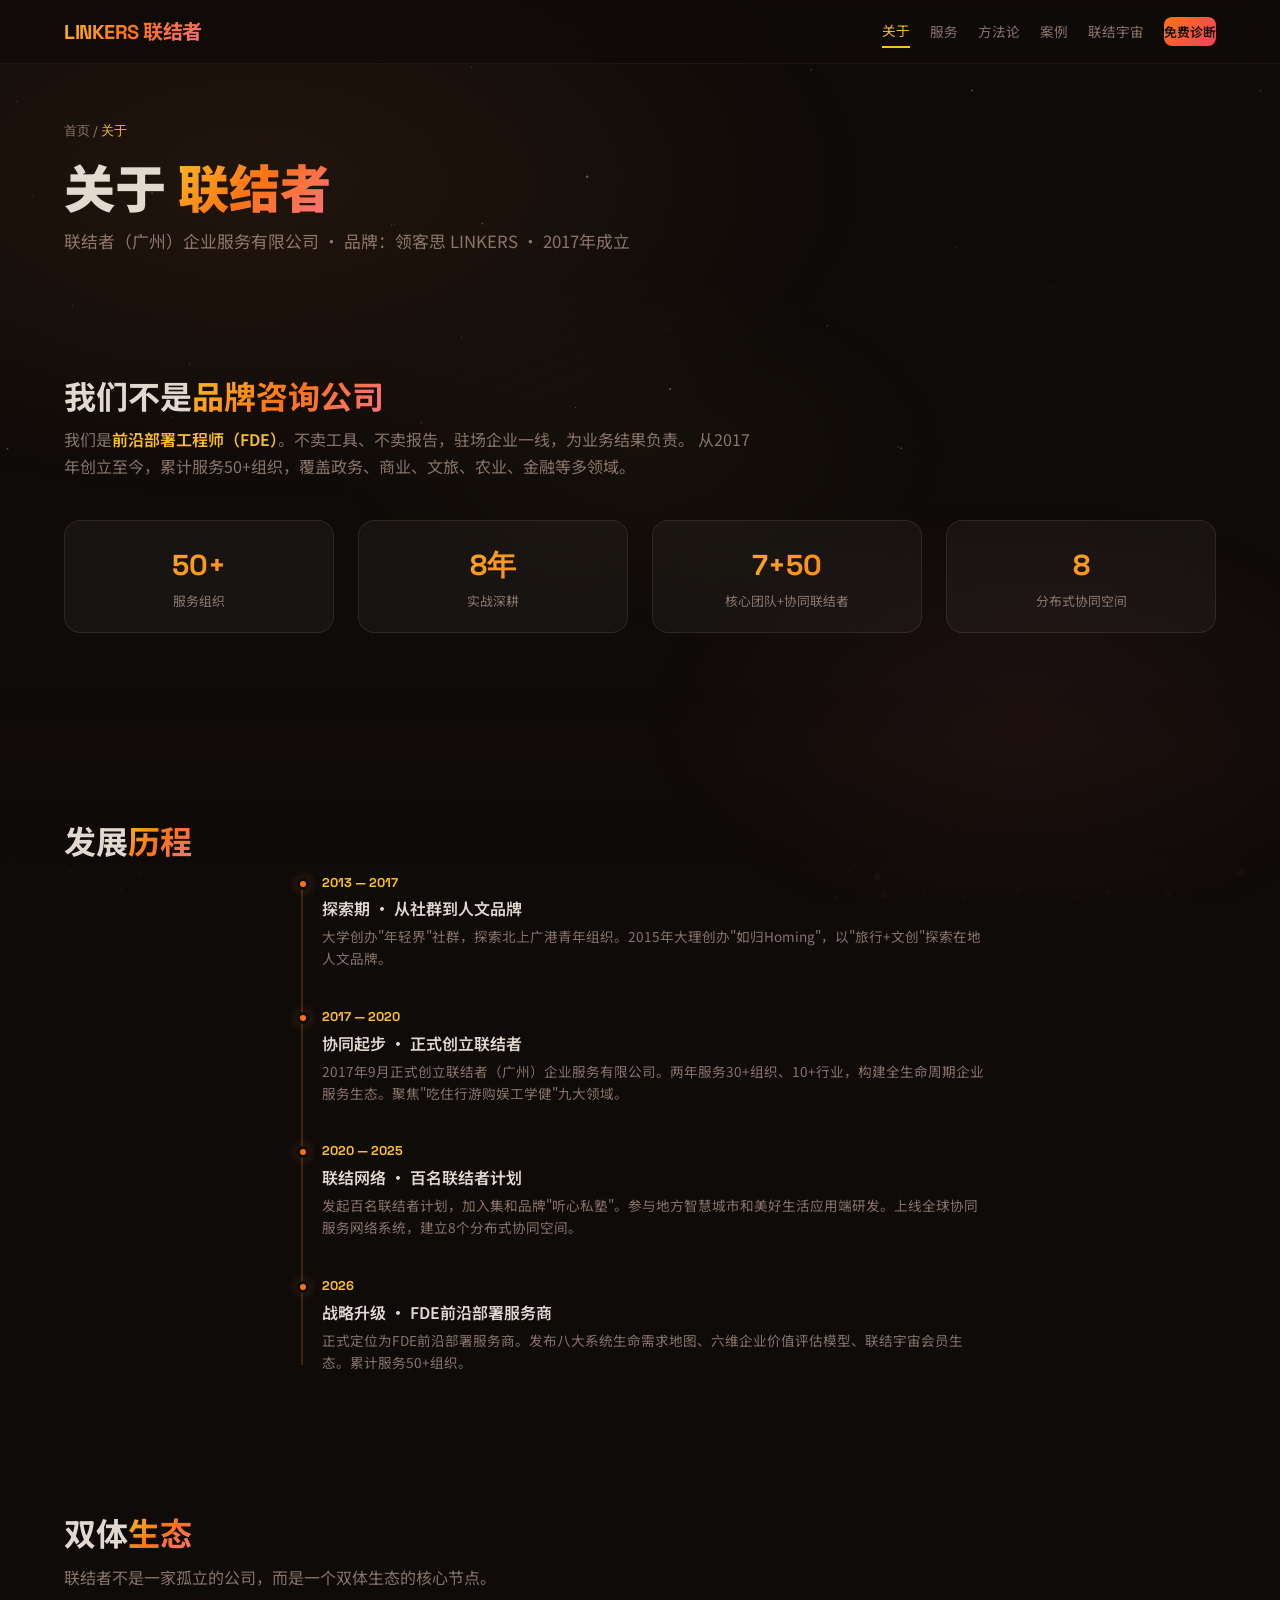
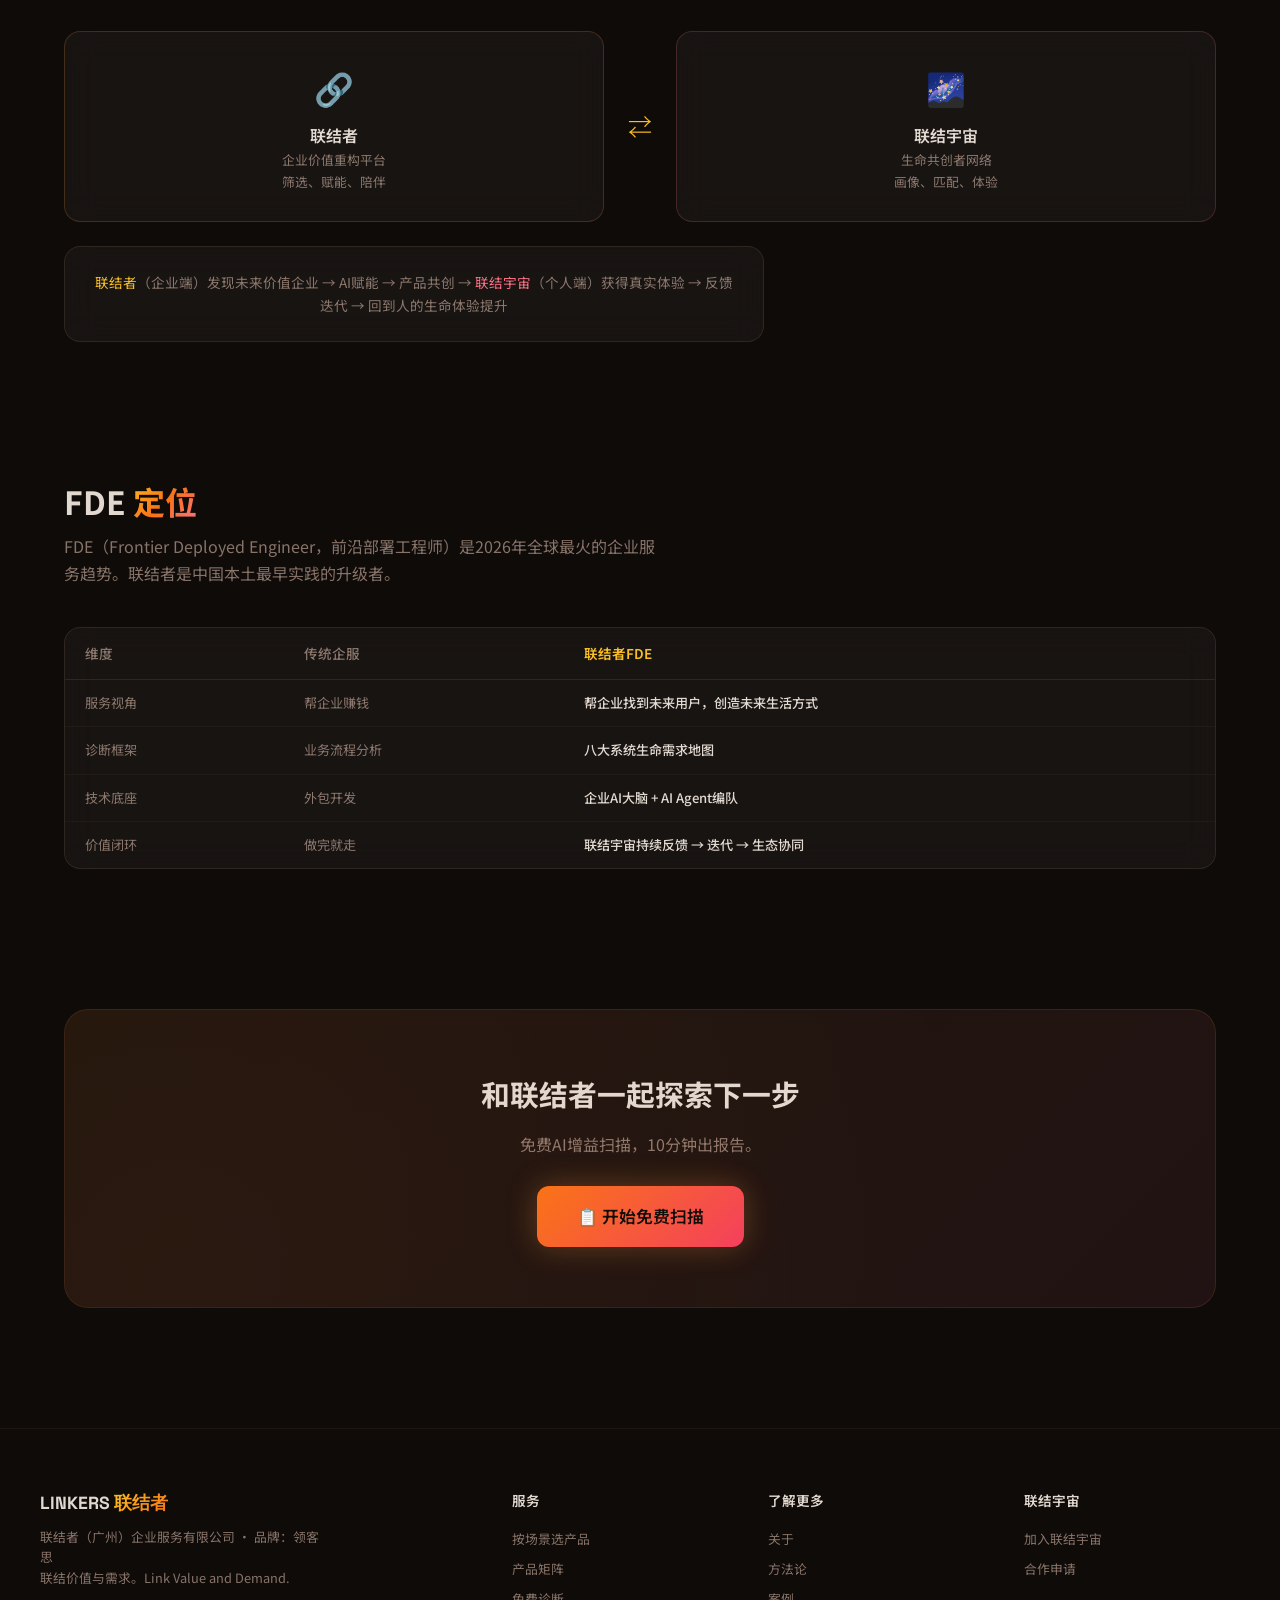
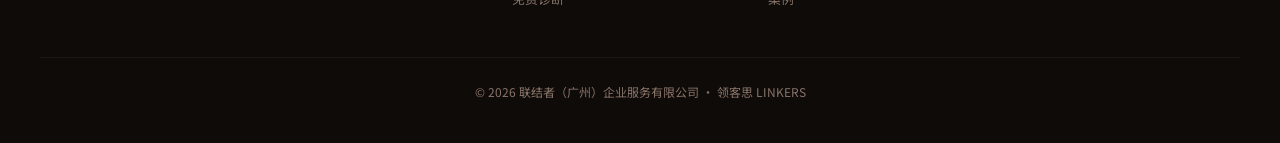
==== commit 7b75a367: "✏️ 品牌名 L/NKERS → LINKERS" ====
--- a/about.html
+++ b/about.html
@@ -3,7 +3,7 @@
 <head>
   <meta charset="UTF-8">
   <meta name="viewport" content="width=device-width, initial-scale=1.0">
-  <title>关于联结者 · L/NKERS</title>
+  <title>关于联结者 · LINKERS</title>
   <meta name="description" content="联结者（广州）企业服务有限公司—FDE前沿部署服务商，8年深耕，50+组织信赖。">
   <link rel="preconnect" href="https://fonts.googleapis.com">
   <link href="https://fonts.googleapis.com/css2?family=Space+Grotesk:wght@400;500;600;700&family=Noto+Sans+SC:wght@300;400;500;700;900&display=swap" rel="stylesheet">
@@ -23,7 +23,7 @@
 <canvas id="bg-canvas"></canvas>
 
 <nav class="nav"><div class="nav-inner">
-  <a href="index.html" class="logo">L/NKERS <span>联结者</span></a>
+  <a href="index.html" class="logo">LINKERS <span>联结者</span></a>
   <div class="nav-links" id="navLinks">
     <a href="about.html">关于</a>
     <a href="services.html">服务</a>
@@ -39,7 +39,7 @@
   <div class="container">
     <div class="breadcrumb"><a href="index.html">首页</a> / <span>关于</span></div>
     <h1>关于 <span class="grad">联结者</span></h1>
-    <p>联结者（广州）企业服务有限公司 · 品牌：领客思 L/NKERS · 2017年成立</p>
+    <p>联结者（广州）企业服务有限公司 · 品牌：领客思 LINKERS · 2017年成立</p>
   </div>
 </section>
 
@@ -137,12 +137,12 @@
 
 <footer class="footer"><div class="footer-inner">
   <div class="footer-grid">
-    <div class="footer-brand"><h3>L/NKERS <span>联结者</span></h3><p>联结者（广州）企业服务有限公司 · 品牌：领客思<br>联结价值与需求。Link Value and Demand.</p></div>
+    <div class="footer-brand"><h3>LINKERS <span>联结者</span></h3><p>联结者（广州）企业服务有限公司 · 品牌：领客思<br>联结价值与需求。Link Value and Demand.</p></div>
     <div class="footer-col"><h4>服务</h4><a href="services.html">按场景选产品</a><a href="services.html#matrix">产品矩阵</a><a href="contact.html">免费诊断</a></div>
     <div class="footer-col"><h4>了解更多</h4><a href="about.html">关于</a><a href="methodology.html">方法论</a><a href="cases.html">案例</a></div>
     <div class="footer-col"><h4>联结宇宙</h4><a href="community.html">加入联结宇宙</a><a href="contact.html">合作申请</a></div>
   </div>
-  <div class="footer-bottom">© 2026 联结者（广州）企业服务有限公司 · 领客思 L/NKERS</div>
+  <div class="footer-bottom">© 2026 联结者（广州）企业服务有限公司 · 领客思 LINKERS</div>
 </div></footer>
 <script src="js/main.js"></script>
 </body>
